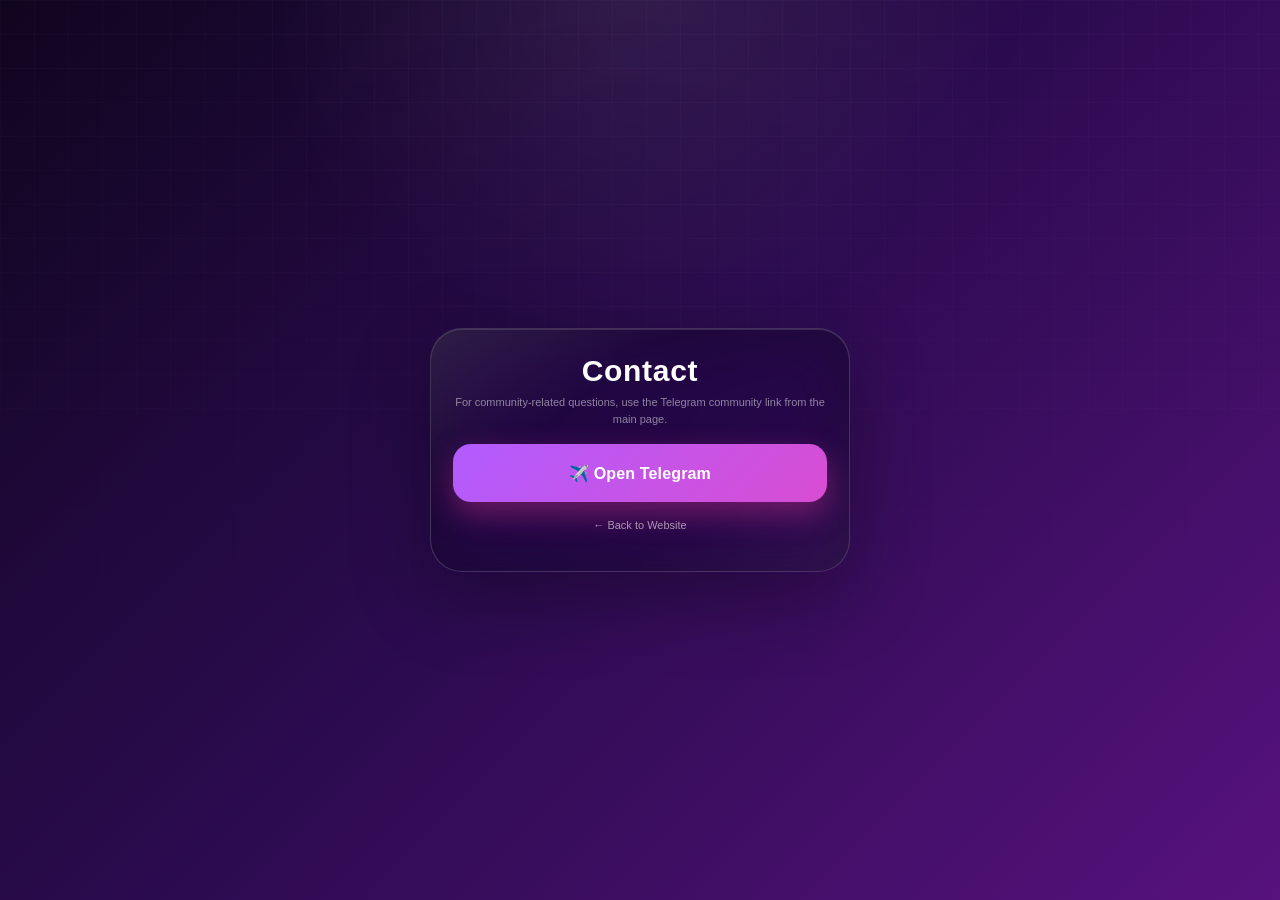
==== contact.html @ a895ee39 "Add files via upload" ====
<!DOCTYPE html>
<html lang="en"><head><meta charset="UTF-8"><meta name="viewport" content="width=device-width,initial-scale=1.0"><title>Contact</title><link rel="stylesheet" href="style.css"></head>
<body><main class="page-shell"><section class="card"><h1 class="title">Contact</h1><p class="community-copy">For community-related questions, use the Telegram community link from the main page.</p><a class="btn" href="https://t.me/+V3GANmUmyDs2NDRl" target="_blank" rel="noopener noreferrer">✈️ Open Telegram</a><a class="community-copy" style="display:block;margin-top:15px;text-decoration:none;color:rgba(255,255,255,.6)" href="index.html">← Back to Website</a></section></main></body></html>
---- style.css ----
*{box-sizing:border-box;margin:0;padding:0}
:root{
  --bg1:#10051f;--bg2:#2b0b4f;--bg3:#57127d;
  --orb1:#b15cff;--orb2:#ff3ea5;--accent:#fff;
}
html{min-height:100%;background:#10051f}
body{
  min-height:100vh;display:flex;align-items:center;justify-content:center;
  padding:22px;font-family:'Inter',-apple-system,BlinkMacSystemFont,sans-serif;
  color:#fff;overflow-x:hidden;position:relative;
  background:linear-gradient(135deg,var(--bg1),var(--bg2) 48%,var(--bg3));
  transition:background 1.25s ease;
}
body:before{
  content:"";position:fixed;inset:0;pointer-events:none;z-index:0;
  background:
    radial-gradient(circle at 50% 0%,rgba(255,255,255,.08),transparent 35%),
    linear-gradient(rgba(255,255,255,.018) 1px,transparent 1px),
    linear-gradient(90deg,rgba(255,255,255,.018) 1px,transparent 1px);
  background-size:auto,34px 34px,34px 34px;
  mask-image:linear-gradient(to bottom,black,transparent 92%);
}
.page-shell{width:100%;max-width:420px;position:relative;z-index:3}
.aurora{
  position:fixed;border-radius:50%;filter:blur(75px);opacity:.48;
  pointer-events:none;z-index:1;mix-blend-mode:screen;
  transition:background 1.25s ease,transform 8s ease-in-out;
}
.aurora-one{width:330px;height:330px;top:-100px;left:-100px;background:var(--orb1);animation:floatOne 9s ease-in-out infinite alternate}
.aurora-two{width:300px;height:300px;right:-110px;bottom:-90px;background:var(--orb2);animation:floatTwo 11s ease-in-out infinite alternate}
.aurora-three{width:220px;height:220px;left:35%;top:38%;background:var(--orb2);opacity:.16;animation:floatThree 13s ease-in-out infinite alternate}
@keyframes floatOne{to{transform:translate(55px,40px) scale(1.12)}}
@keyframes floatTwo{to{transform:translate(-45px,-55px) scale(1.1)}}
@keyframes floatThree{to{transform:translate(40px,-35px) scale(1.18)}}

.card{
  position:relative;text-align:center;padding:26px 22px 21px;border-radius:32px;
  overflow:hidden;background:rgba(14,9,27,.48);
  border:1px solid rgba(255,255,255,.17);
  box-shadow:0 24px 80px rgba(0,0,0,.32),inset 0 1px 0 rgba(255,255,255,.13);
  backdrop-filter:blur(28px) saturate(150%);-webkit-backdrop-filter:blur(28px) saturate(150%);
  animation:cardIn .75s cubic-bezier(.2,.85,.25,1) both;
}
.card:before{
  content:"";position:absolute;inset:0;pointer-events:none;
  background:linear-gradient(145deg,rgba(255,255,255,.09),transparent 32%,transparent 70%,rgba(255,255,255,.035));
}
@keyframes cardIn{from{opacity:0;transform:translateY(24px) scale(.96)}to{opacity:1;transform:none}}

.top-badge{
  display:inline-flex;align-items:center;gap:7px;padding:7px 11px;border-radius:999px;
  background:rgba(255,255,255,.07);border:1px solid rgba(255,255,255,.11);
  color:rgba(255,255,255,.72);font-size:9px;font-weight:800;letter-spacing:1.6px;
  margin-bottom:18px;box-shadow:inset 0 1px 0 rgba(255,255,255,.08)
}
.status-dot{width:7px;height:7px;border-radius:50%;background:#62ffb0;box-shadow:0 0 12px #62ffb0;animation:statusPulse 1.8s ease-in-out infinite}
@keyframes statusPulse{50%{transform:scale(1.35);opacity:.65}}

.avatar-wrap{display:flex;justify-content:center;margin-bottom:17px}
.avatar-ring{
  width:132px;height:132px;padding:4px;border-radius:50%;position:relative;
  background:conic-gradient(from 0deg,var(--orb1),var(--orb2),#6cf8ff,var(--orb1));
  box-shadow:0 0 0 5px rgba(255,255,255,.035),0 14px 42px color-mix(in srgb,var(--orb1) 38%,transparent);
  animation:ringRotate 7s linear infinite;
}
.avatar-ring:after{
  content:"";position:absolute;inset:-7px;border-radius:50%;
  border:1px solid rgba(255,255,255,.12);animation:ringPulse 2.8s ease-in-out infinite
}
.avatar-ring img{
  width:124px;height:124px;display:block;border-radius:50%;object-fit:cover;
  border:3px solid rgba(14,9,27,.9);background:#1b1029;position:relative;z-index:2;
  animation:photoCounter 7s linear infinite
}
.avatar-glow{position:absolute;inset:10px;border-radius:50%;background:var(--orb1);filter:blur(22px);opacity:.18;z-index:1}
@keyframes ringRotate{to{transform:rotate(360deg)}}
@keyframes photoCounter{to{transform:rotate(-360deg)}}
@keyframes ringPulse{50%{transform:scale(1.05);opacity:.45}}

.title{
  font-size:30px;line-height:1.08;font-weight:900;letter-spacing:.7px;
  background:linear-gradient(110deg,#fff,var(--accent),#fff);
  -webkit-background-clip:text;background-clip:text;-webkit-text-fill-color:transparent;
  margin-bottom:7px
}
.subtitle{font-size:13px;color:rgba(255,255,255,.56);font-weight:500;letter-spacing:.5px}

.chips{display:flex;justify-content:center;gap:7px;flex-wrap:wrap;margin:18px 0 19px}
.chip{
  padding:7px 9px;border-radius:999px;background:rgba(255,255,255,.055);
  border:1px solid rgba(255,255,255,.10);font-size:9px;font-weight:700;
  color:rgba(255,255,255,.72);box-shadow:inset 0 1px 0 rgba(255,255,255,.05)
}

.btn{
  width:100%;min-height:58px;display:flex;align-items:center;justify-content:center;gap:9px;
  position:relative;overflow:hidden;border-radius:18px;text-decoration:none;color:#fff;
  font-size:16px;font-weight:800;letter-spacing:.15px;
  background:linear-gradient(135deg,var(--orb1),var(--orb2));
  background-size:200% 200%;box-shadow:0 12px 30px color-mix(in srgb,var(--orb2) 34%,transparent);
  transition:transform .22s ease,filter .22s ease,box-shadow .22s ease,background 1.25s ease;
  animation:buttonGradient 4s ease infinite,buttonBreath 2.4s ease-in-out infinite
}
.btn:hover{transform:translateY(-3px) scale(1.015);filter:brightness(1.08);box-shadow:0 17px 38px color-mix(in srgb,var(--orb2) 46%,transparent)}
.btn:active{transform:scale(.965);filter:brightness(.98)}
.btn:focus-visible{outline:3px solid rgba(255,255,255,.82);outline-offset:4px}
.btn-icon,.btn-arrow{font-size:20px;position:relative;z-index:2}
.btn-arrow{font-size:18px;margin-left:2px}
.btn-shine{
  position:absolute;top:-80%;left:-35%;width:30%;height:260%;transform:rotate(22deg);
  background:linear-gradient(90deg,transparent,rgba(255,255,255,.36),transparent);
  animation:shine 3.4s ease-in-out infinite;pointer-events:none
}
@keyframes shine{0%,45%{left:-35%}70%,100%{left:120%}}
@keyframes buttonGradient{0%,100%{background-position:0% 50%}50%{background-position:100% 50%}}
@keyframes buttonBreath{0%,100%{box-shadow:0 12px 30px color-mix(in srgb,var(--orb2) 28%,transparent)}50%{box-shadow:0 16px 40px color-mix(in srgb,var(--orb2) 42%,transparent)}}

.support-line{display:flex;align-items:center;gap:9px;margin:20px 0 10px;color:rgba(255,255,255,.35);font-size:8px;font-weight:800;letter-spacing:1.5px}
.line{height:1px;flex:1;background:rgba(255,255,255,.10)}
.community-copy{font-size:11px;line-height:1.55;color:rgba(255,255,255,.50);margin-bottom:16px}

.disclaimer{
  text-align:left;padding:12px 13px;border-radius:14px;
  background:rgba(255,255,255,.045);border:1px solid rgba(255,255,255,.08);
  color:rgba(255,255,255,.43);font-size:9px;line-height:1.55;
}
.disclaimer strong{color:rgba(255,255,255,.70);font-weight:800}

.footer{margin-top:15px;font-size:10px;color:rgba(255,255,255,.34);line-height:1.6}
.brand{
  font-weight:800;text-decoration:none;
  background:linear-gradient(90deg,#fff,var(--accent));-webkit-background-clip:text;
  background-clip:text;-webkit-text-fill-color:transparent;transition:opacity .2s
}
.brand:hover{opacity:.72}
.footer-links{margin-top:6px;display:flex;justify-content:center;gap:7px}
.footer-links a{color:rgba(255,255,255,.40);text-decoration:none}
.footer-links a:hover{color:#fff}

.ripple{position:absolute;border-radius:50%;background:rgba(255,255,255,.35);transform:scale(0);animation:rippleAnim .65s linear;pointer-events:none}
@keyframes rippleAnim{to{transform:scale(5);opacity:0}}

@media(max-width:380px){
  body{padding:14px}.card{padding:22px 17px 18px;border-radius:27px}.title{font-size:26px}
  .avatar-ring{width:116px;height:116px}.avatar-ring img{width:108px;height:108px}
  .chips{gap:5px}.chip{font-size:8px;padding:6px 8px}
}
@media(prefers-reduced-motion:reduce){
  *,*:before,*:after{animation:none!important;transition:none!important}
}
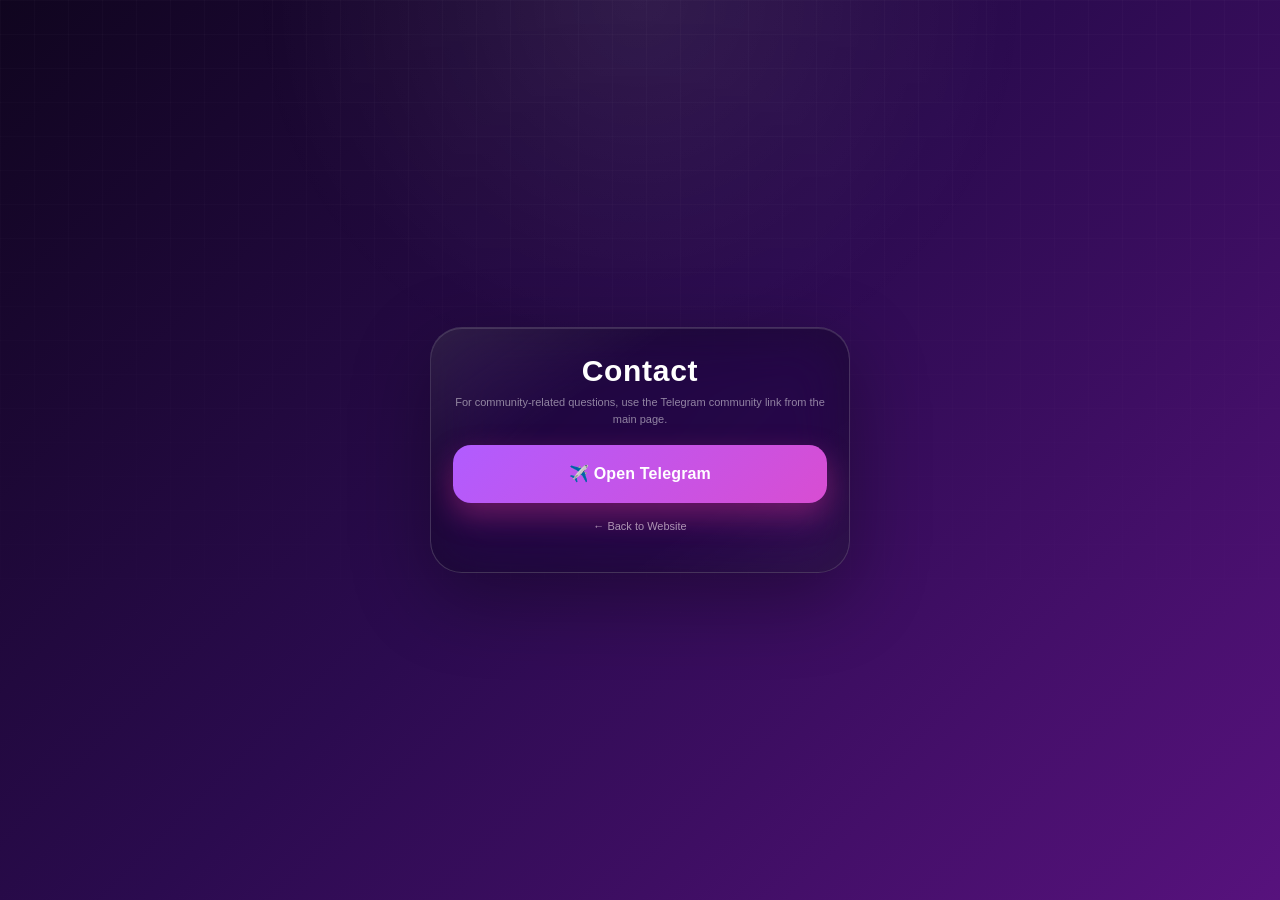
==== commit ae685da8: "Update contact.html" ====
--- a/contact.html
+++ b/contact.html
@@ -1,3 +1,3 @@
 <!DOCTYPE html>
 <html lang="en"><head><meta charset="UTF-8"><meta name="viewport" content="width=device-width,initial-scale=1.0"><title>Contact</title><link rel="stylesheet" href="style.css"></head>
-<body><main class="page-shell"><section class="card"><h1 class="title">Contact</h1><p class="community-copy">For community-related questions, use the Telegram community link from the main page.</p><a class="btn" href="https://t.me/+V3GANmUmyDs2NDRl" target="_blank" rel="noopener noreferrer">✈️ Open Telegram</a><a class="community-copy" style="display:block;margin-top:15px;text-decoration:none;color:rgba(255,255,255,.6)" href="index.html">← Back to Website</a></section></main></body></html>+<body><main class="page-shell"><section class="card"><h1 class="title">Contact</h1><p class="community-copy">For community-related questions, use the Telegram community link from the main page.</p><a class="btn" href="t.me/KaliLinuxking1" target="_blank" rel="noopener noreferrer">✈️ Open Telegram</a><a class="community-copy" style="display:block;margin-top:15px;text-decoration:none;color:rgba(255,255,255,.6)" href="index.html">← Back to Website</a></section></main></body></html>
--- a/style.css
+++ b/style.css
@@ -9,7 +9,7 @@
   padding:22px;font-family:'Inter',-apple-system,BlinkMacSystemFont,sans-serif;
   color:#fff;overflow-x:hidden;position:relative;
   background:linear-gradient(135deg,var(--bg1),var(--bg2) 48%,var(--bg3));
-  transition:background 1.25s ease;
+  transition:background 0.25s ease;
 }
 body:before{
   content:"";position:fixed;inset:0;pointer-events:none;z-index:0;
@@ -78,7 +78,7 @@
 @keyframes ringPulse{50%{transform:scale(1.05);opacity:.45}}
 
 .title{
-  font-size:30px;line-height:1.08;font-weight:900;letter-spacing:.7px;
+  font-size:clamp(25px, 5vw, 30px);line-height:1.1;font-weight:900;letter-spacing:.7px;
   background:linear-gradient(110deg,#fff,var(--accent),#fff);
   -webkit-background-clip:text;background-clip:text;-webkit-text-fill-color:transparent;
   margin-bottom:7px
